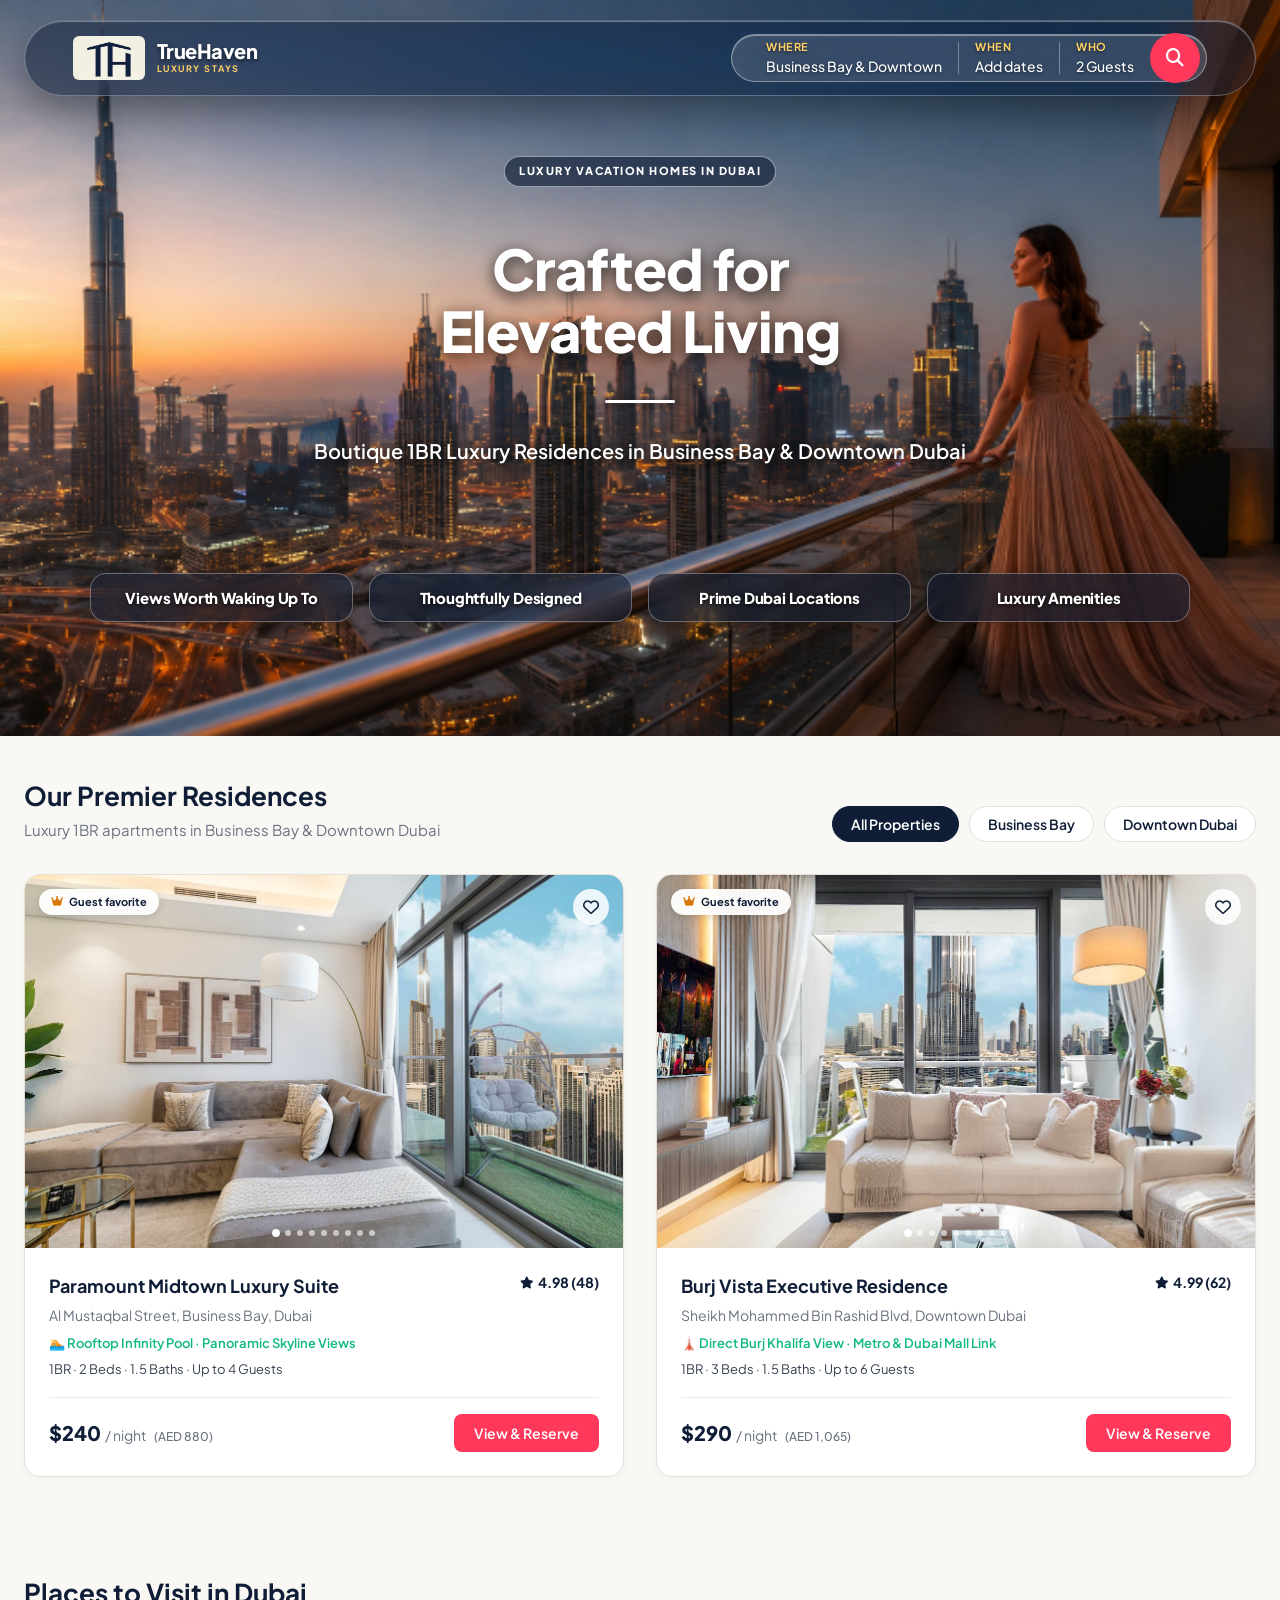
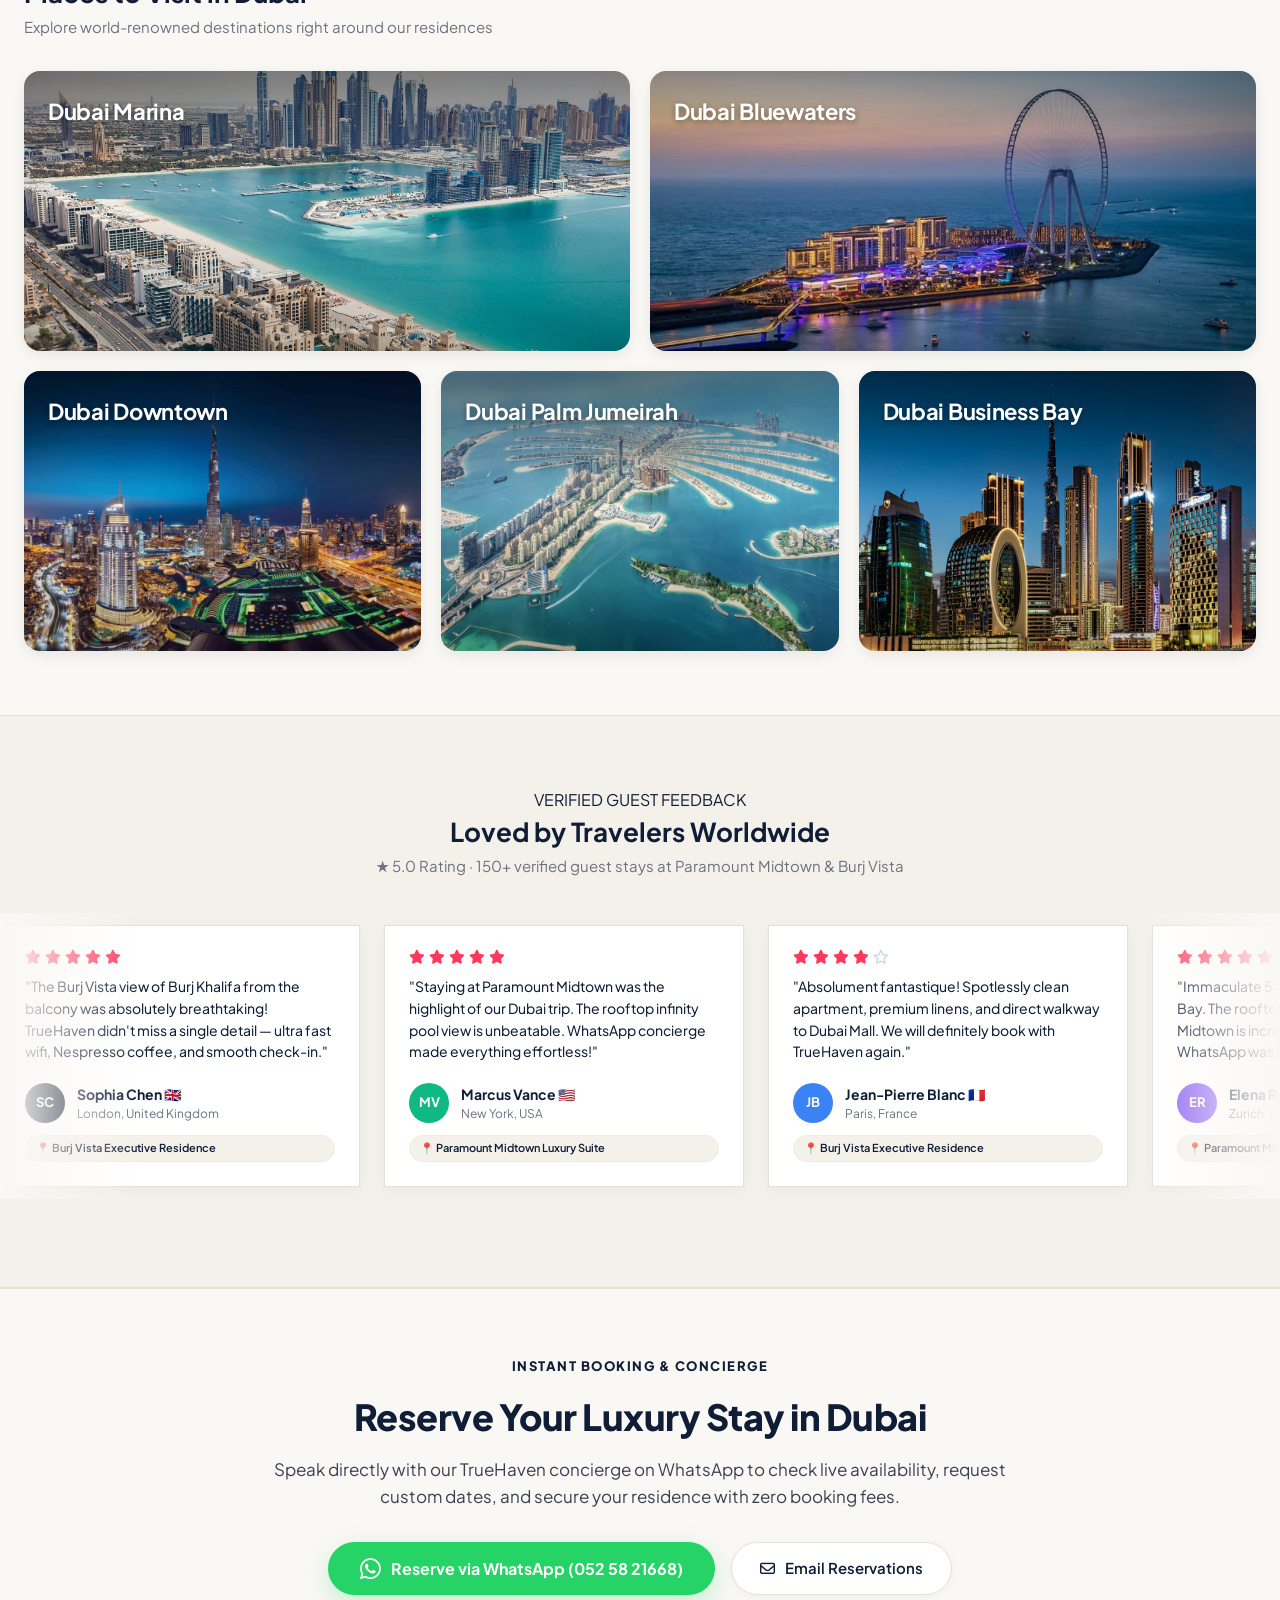
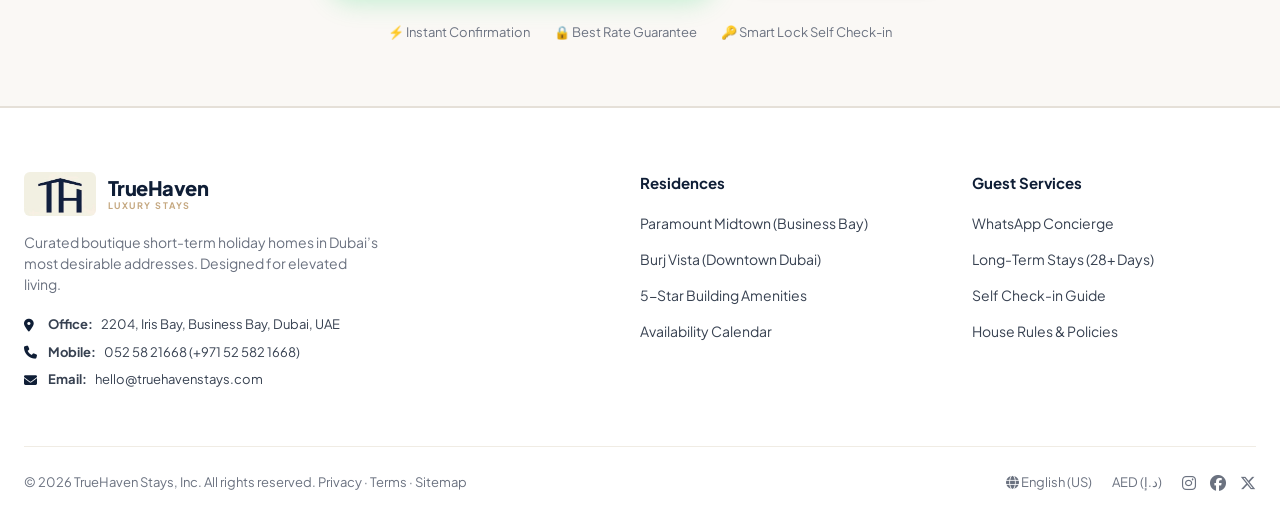
==== burj-vista.html @ 94828c10 "Add direct landing page routes, URL hash routing, and exact Airbnb 5-photo mosaic layout matching re" ====
<!DOCTYPE html>
<html lang="en">
<head>
    <meta charset="UTF-8">
    <meta http-equiv="refresh" content="0; url=index.html#burj-vista">
    <title>Burj Vista Executive Residence | TrueHaven Stays</title>
    <script>
        window.location.href = "index.html#burj-vista";
    </script>
</head>
<body>
    <p>Redirecting to Burj Vista Executive Residence...</p>
</body>
</html>
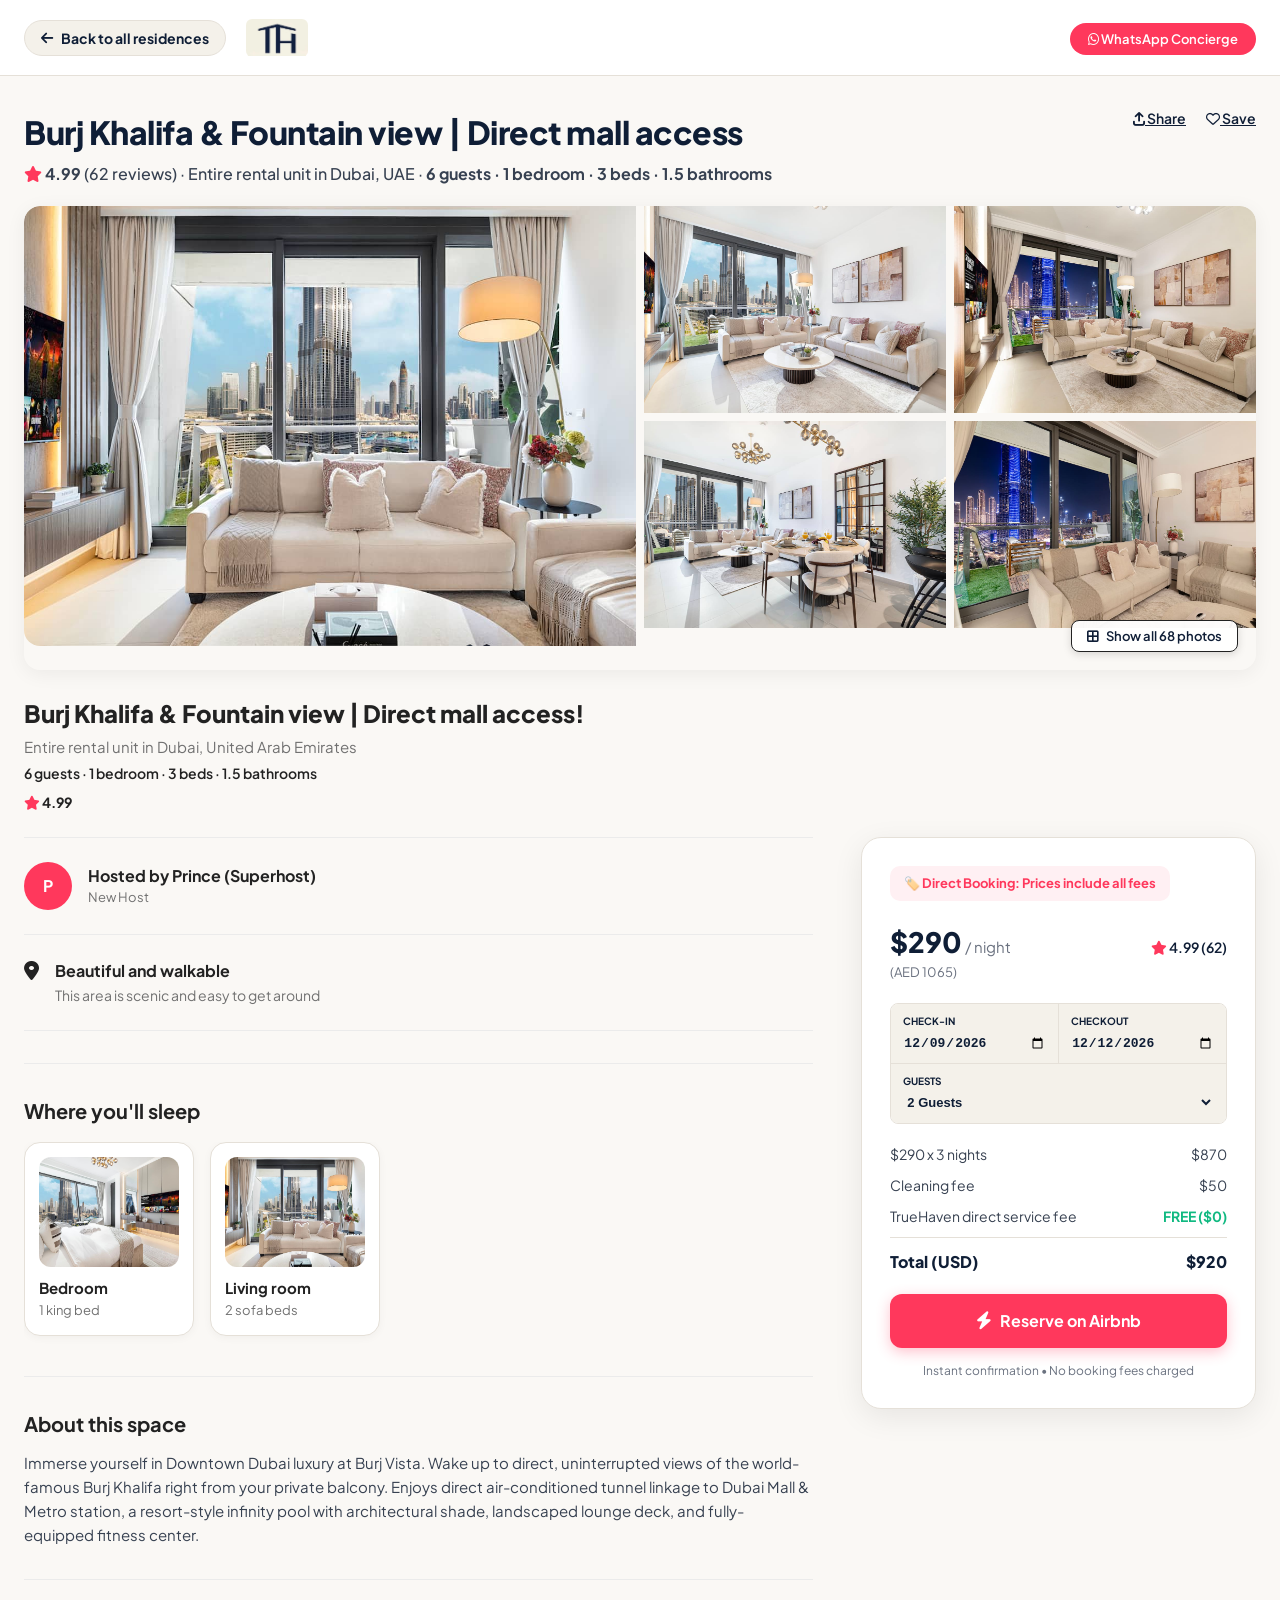
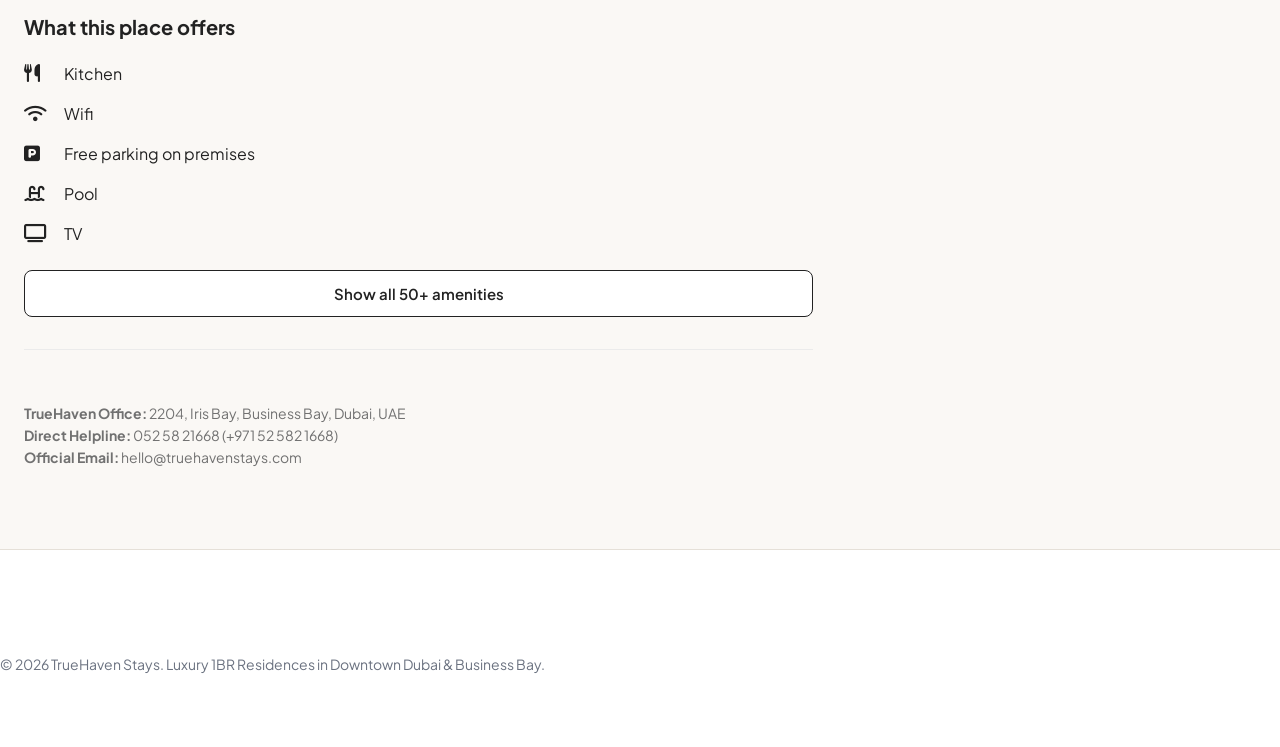
==== commit 9f109e53: "Update property names, specs, and amenities to match exact Airbnb listings" ====
--- a/burj-vista.html
+++ b/burj-vista.html
@@ -3,12 +3,12 @@
 <head>
     <meta charset="UTF-8">
     <meta http-equiv="refresh" content="0; url=index.html#burj-vista">
-    <title>Burj Vista Executive Residence | TrueHaven Stays</title>
+    <title>Burj Khalifa & Fountain view | Direct mall access — TrueHaven Stays</title>
     <script>
         window.location.href = "index.html#burj-vista";
     </script>
 </head>
 <body>
-    <p>Redirecting to Burj Vista Executive Residence...</p>
+    <p>Redirecting to Burj Khalifa & Fountain view | Direct mall access...</p>
 </body>
 </html>
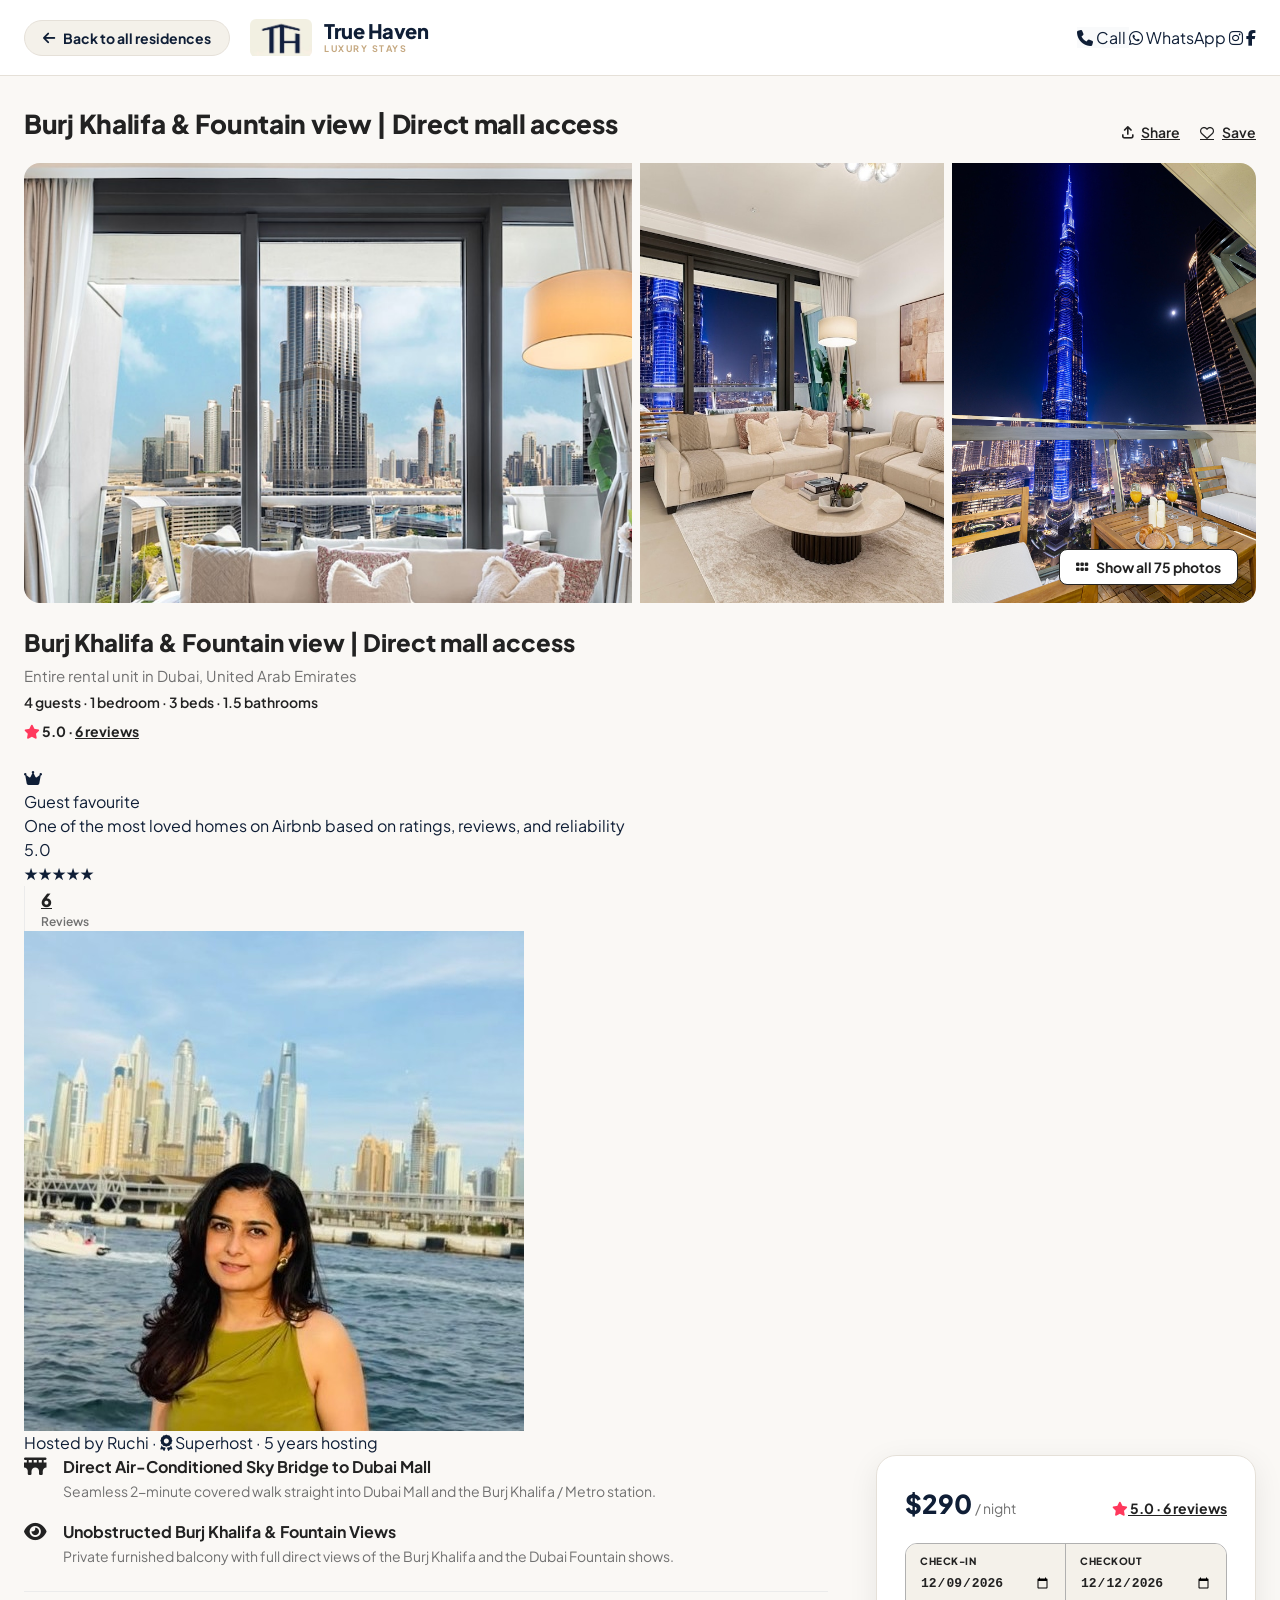
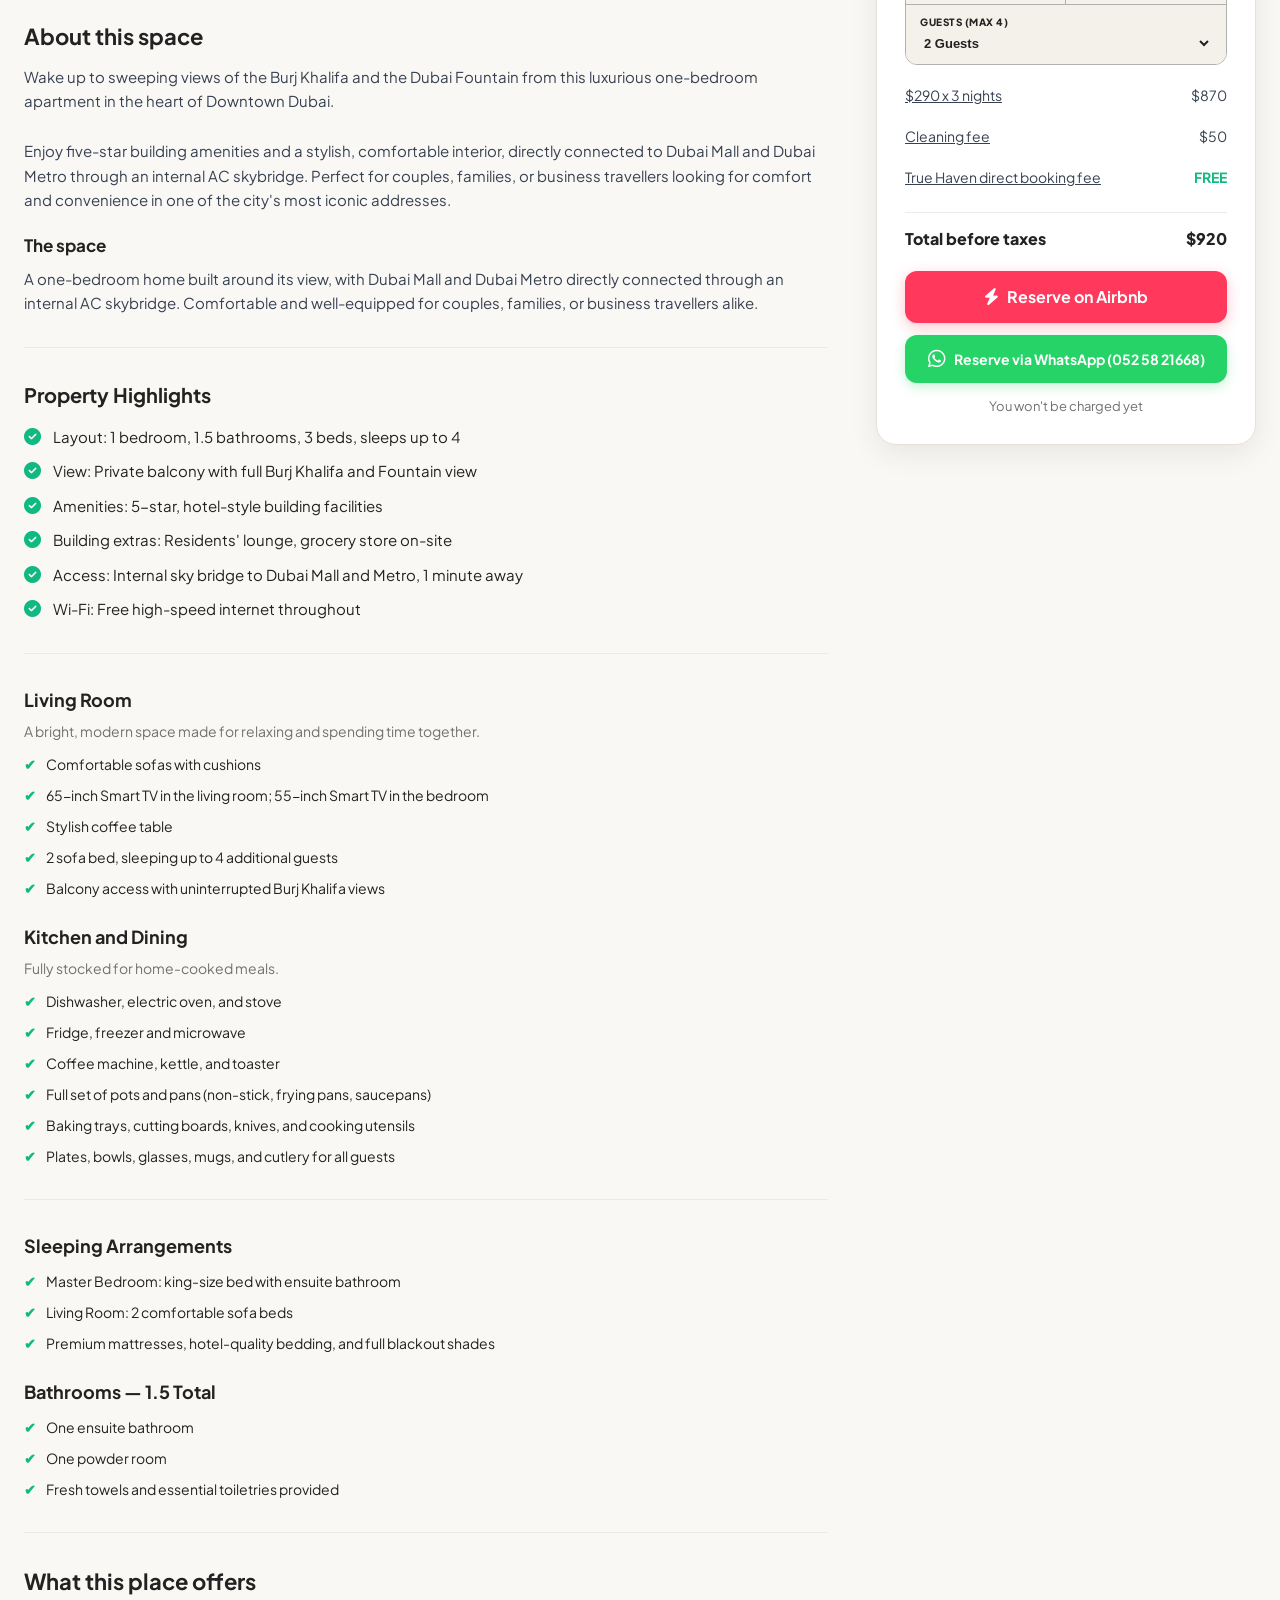
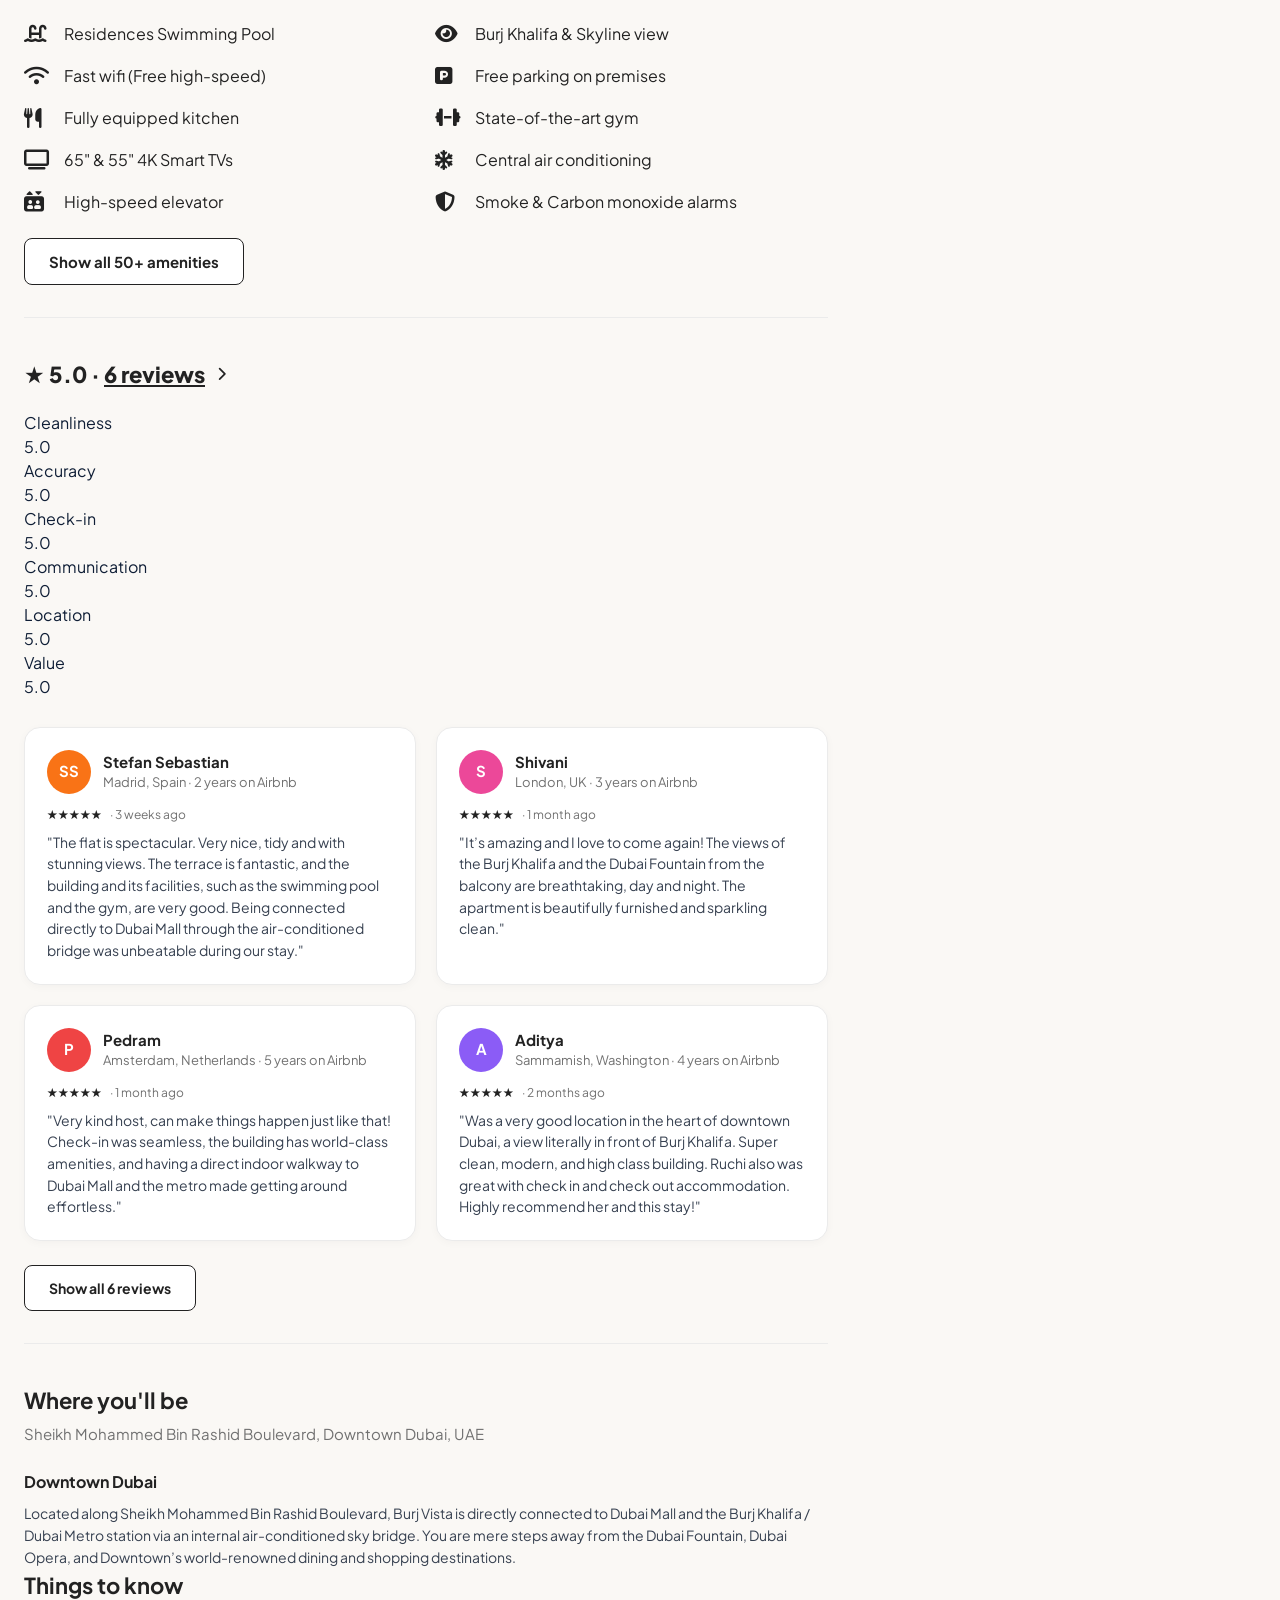
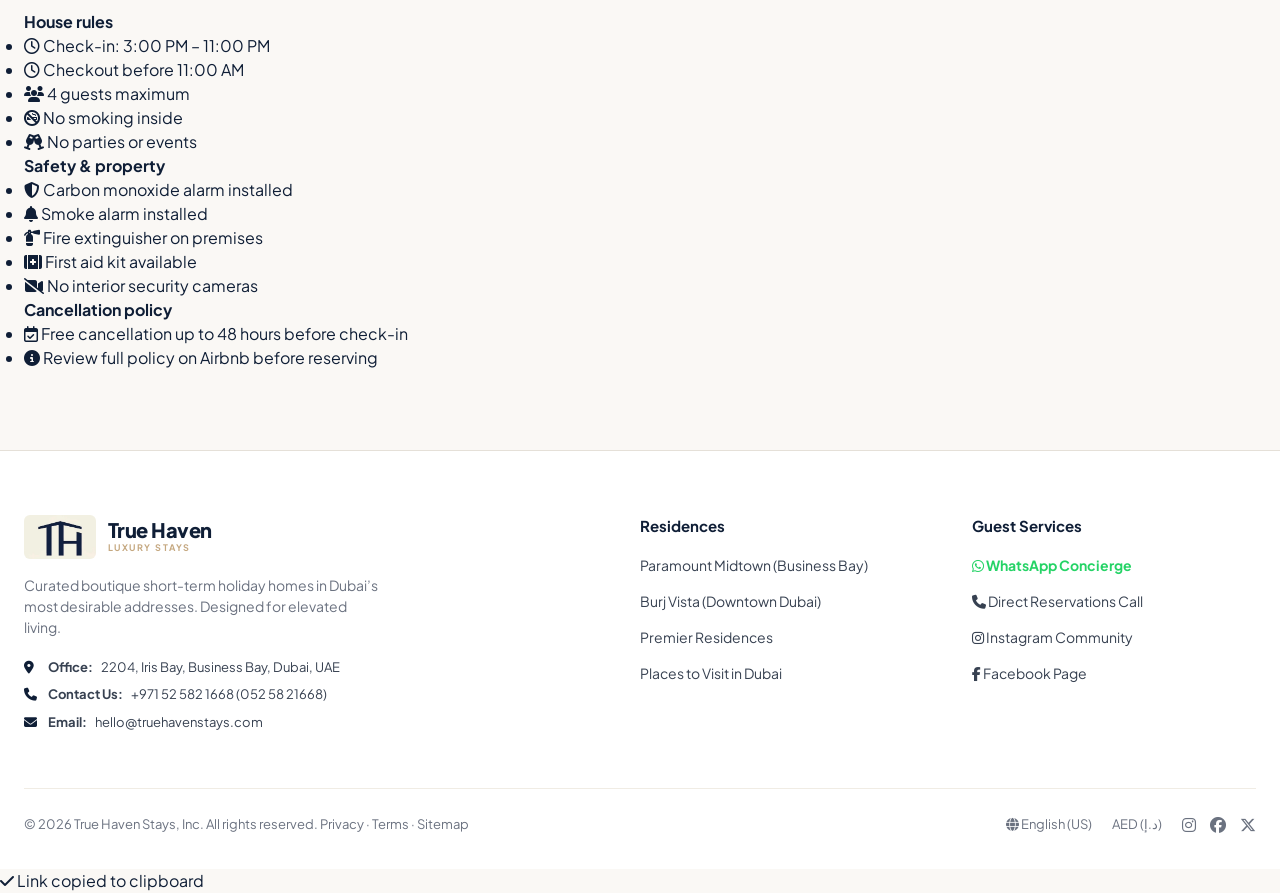
==== commit 8cdeb9be: "feat: complete brand, homepage, and listing page overhaul to Airbnb standards - Fixed brand name spe" ====
--- a/burj-vista.html
+++ b/burj-vista.html
@@ -3,7 +3,7 @@
 <head>
     <meta charset="UTF-8">
     <meta http-equiv="refresh" content="0; url=index.html#burj-vista">
-    <title>Burj Khalifa & Fountain view | Direct mall access — TrueHaven Stays</title>
+    <title>Burj Khalifa & Fountain view | Direct mall access — True Haven Stays</title>
     <script>
         window.location.href = "index.html#burj-vista";
     </script>
